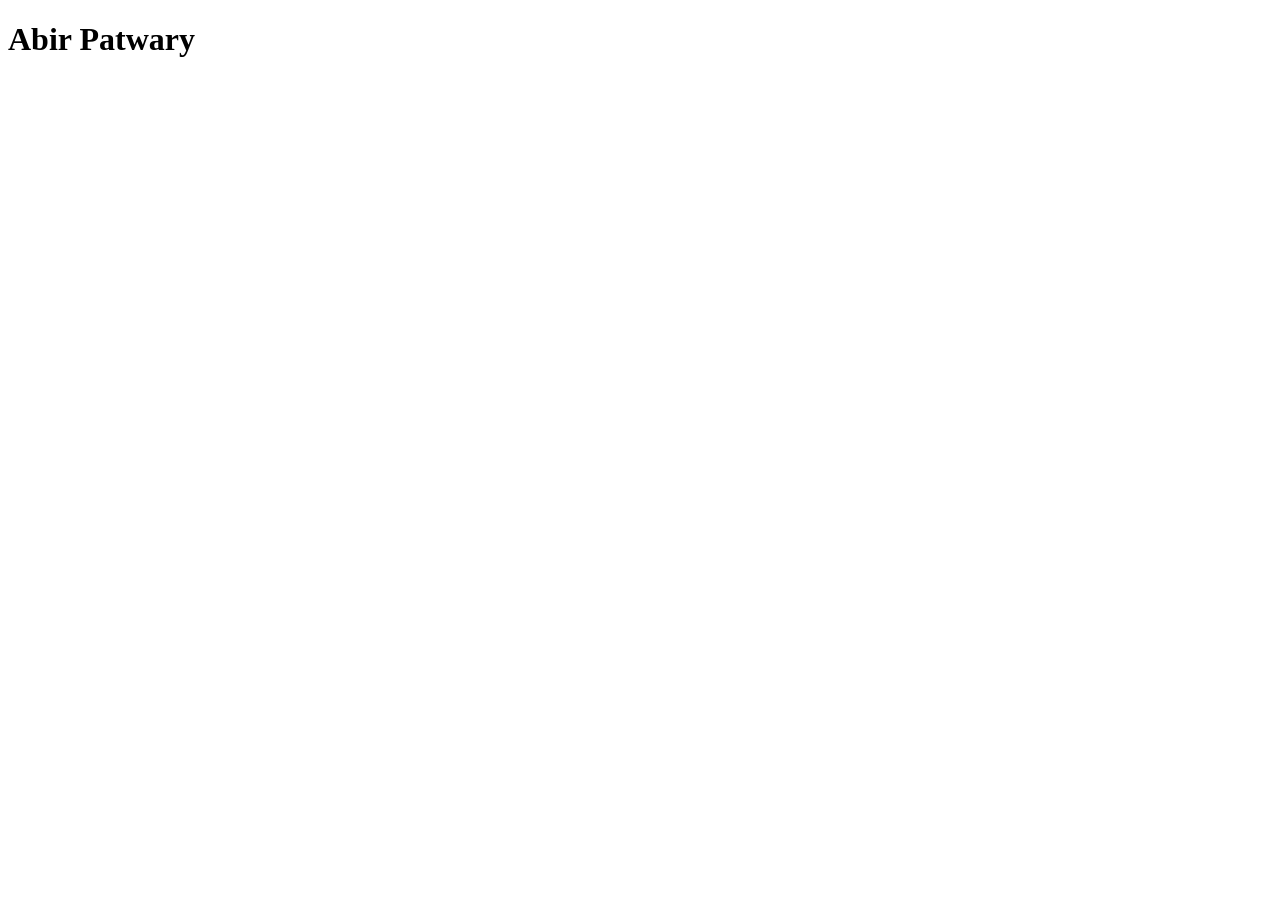
==== index.html @ b113e8ce "first commit" ====
<!DOCTYPE html>
<html lang="en">

<head>
    <meta charset="UTF-8">
    <meta name="viewport" content="width=device-width, initial-scale=1.0">
    <title>Document</title>
</head>

<body>
    <h1>Abir Patwary</h1>
</body>

</html>
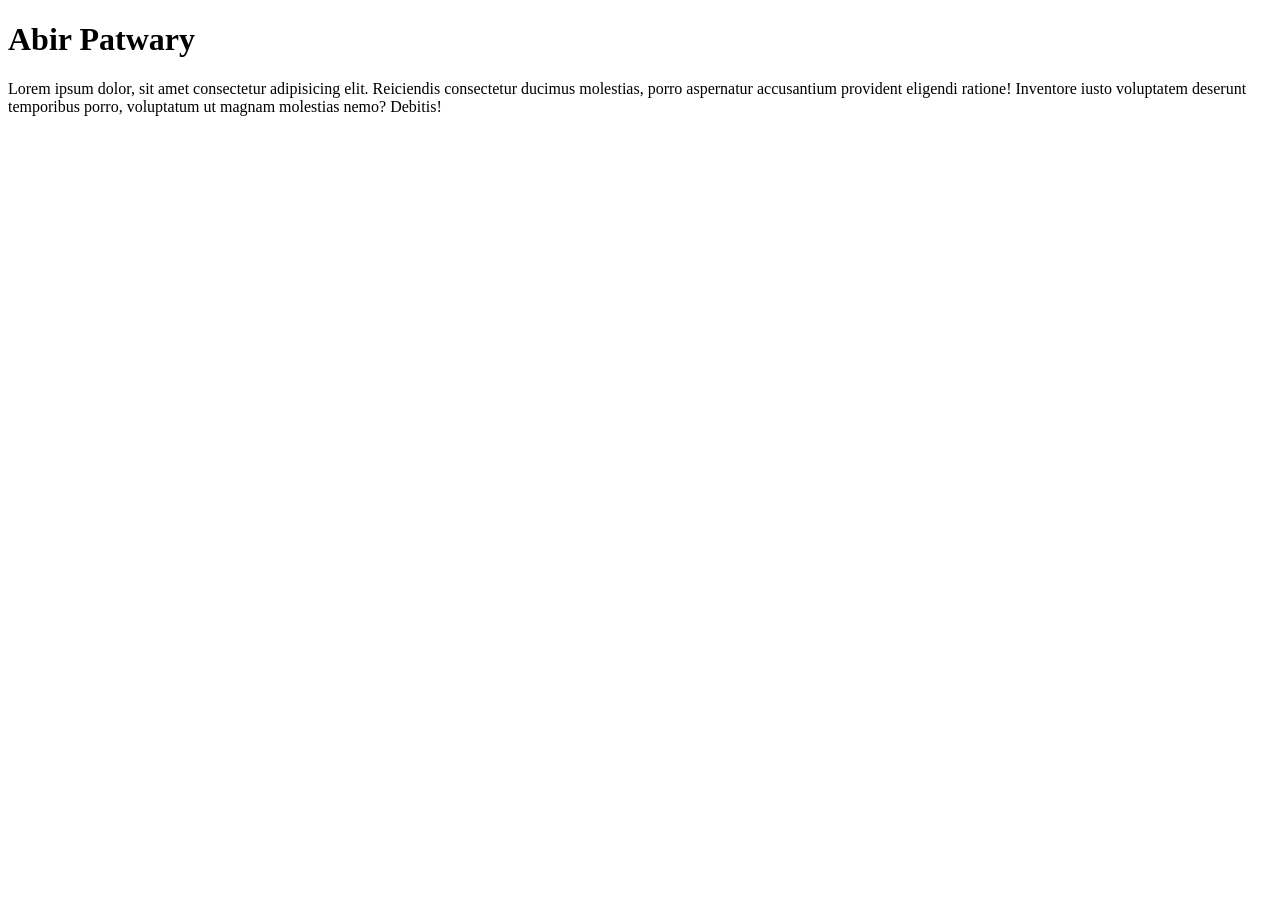
==== commit 3968655d: "ptag-added" ====
--- a/index.html
+++ b/index.html
@@ -9,6 +9,9 @@
 
 <body>
     <h1>Abir Patwary</h1>
+    <p>Lorem ipsum dolor, sit amet consectetur adipisicing elit. Reiciendis consectetur ducimus molestias, porro
+        aspernatur accusantium provident eligendi ratione! Inventore iusto voluptatem deserunt temporibus porro,
+        voluptatum ut magnam molestias nemo? Debitis!</p>
 </body>
 
 </html>
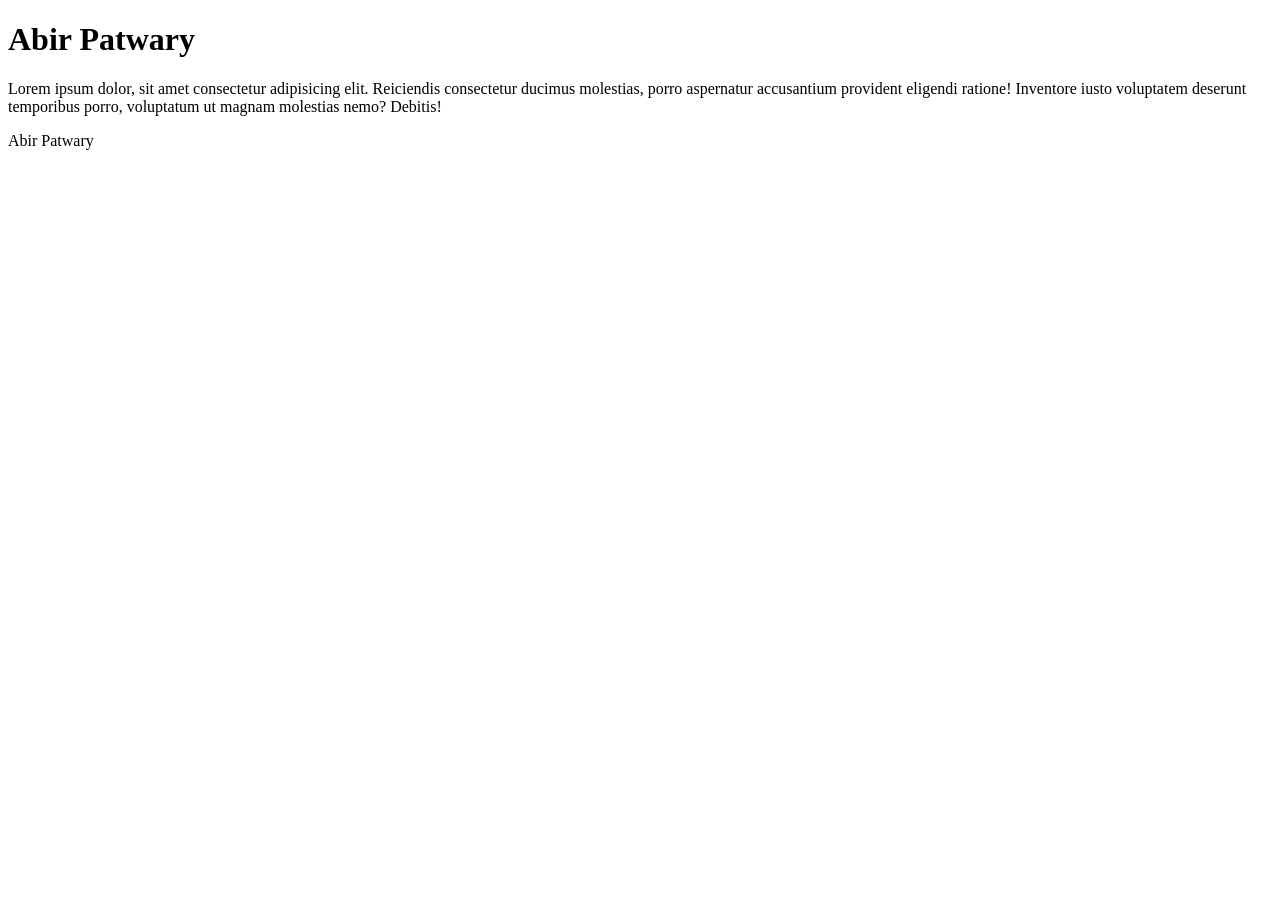
==== commit 57bb1bb1: "Update index.html" ====
--- a/index.html
+++ b/index.html
@@ -12,6 +12,7 @@
     <p>Lorem ipsum dolor, sit amet consectetur adipisicing elit. Reiciendis consectetur ducimus molestias, porro
         aspernatur accusantium provident eligendi ratione! Inventore iusto voluptatem deserunt temporibus porro,
         voluptatum ut magnam molestias nemo? Debitis!</p>
+    <p> Abir Patwary</p>
 </body>
 
-</html>+</html>
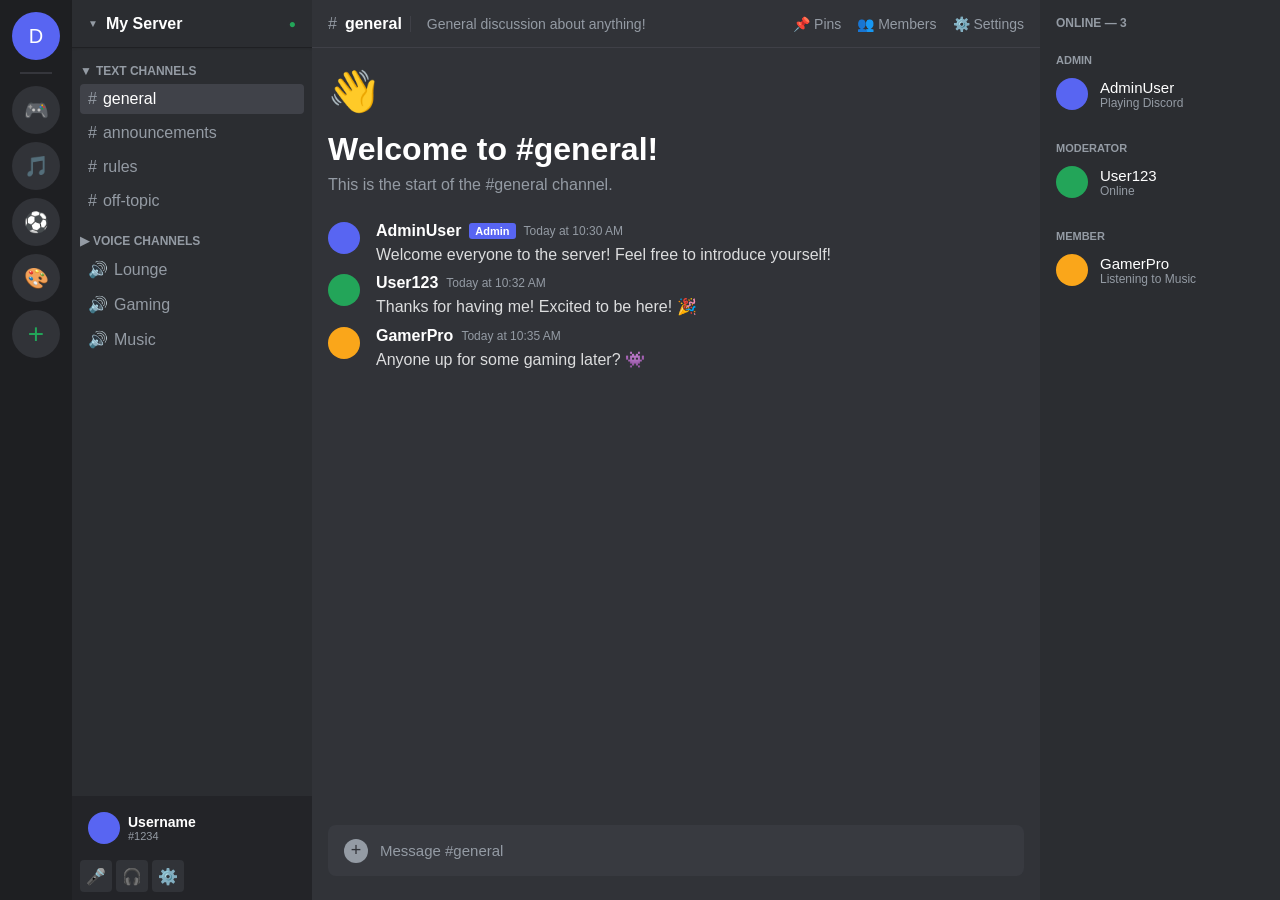
==== commit d72e6cd7: "first commit" ====
--- a/index.html
+++ b/index.html
@@ -4,15 +4,212 @@
 <head>
     <meta charset="UTF-8">
     <meta name="viewport" content="width=device-width, initial-scale=1.0">
-    <title>Document</title>
+    <title>Discord - Talk, Chat, Hang Out</title>
+    <link rel="stylesheet" href="index.css">
 </head>
 
 <body>
-    <h1>Abir Patwary</h1>
-    <p>Lorem ipsum dolor, sit amet consectetur adipisicing elit. Reiciendis consectetur ducimus molestias, porro
-        aspernatur accusantium provident eligendi ratione! Inventore iusto voluptatem deserunt temporibus porro,
-        voluptatum ut magnam molestias nemo? Debitis!</p>
-    <p> Abir Patwary</p>
+    <div class="app">
+        <!-- Server Sidebar -->
+        <div class="servers">
+            <div class="server-icon home">D</div>
+            <div class="server-divider"></div>
+            <div class="server-icon">🎮</div>
+            <div class="server-icon">🎵</div>
+            <div class="server-icon">⚽</div>
+            <div class="server-icon">🎨</div>
+            <div class="server-icon add">+</div>
+        </div>
+
+        <!-- Channel Sidebar -->
+        <div class="channels">
+            <div class="server-name">
+                <span class="dropdown">▼</span>
+                My Server
+                <span class="online-badge">●</span>
+            </div>
+
+            <div class="channel-category">
+                <span>▼</span> TEXT CHANNELS
+            </div>
+            <div class="channel active">
+                <span class="hash">#</span> general
+            </div>
+            <div class="channel">
+                <span class="hash">#</span> announcements
+            </div>
+            <div class="channel">
+                <span class="hash">#</span> rules
+            </div>
+            <div class="channel">
+                <span class="hash">#</span> off-topic
+            </div>
+
+            <div class="channel-category">
+                <span>▶</span> VOICE CHANNELS
+            </div>
+            <div class="channel voice">
+                <span>🔊</span> Lounge
+            </div>
+            <div class="channel voice">
+                <span>🔊</span> Gaming
+            </div>
+            <div class="channel voice">
+                <span>🔊</span> Music
+            </div>
+
+            <div class="user-panel">
+                <div class="user-card">
+                    <div class="avatar"></div>
+                    <div class="user-info">
+                        <div class="username">Username</div>
+                        <div class="user-id">#1234</div>
+                    </div>
+                </div>
+                <div class="user-controls">
+                    <button title="Mute">🎤</button>
+                    <button title="Deafen">🎧</button>
+                    <button title="Settings">⚙️</button>
+                </div>
+            </div>
+        </div>
+
+        <!-- Main Chat Area -->
+        <div class="chat">
+            <div class="chat-header">
+                <span class="hash">#</span>
+                <span class="channel-title">general</span>
+                <div class="chat-topic">General discussion about anything!</div>
+                <div class="chat-tabs">
+                    <span>📌 Pins</span>
+                    <span>👥 Members</span>
+                    <span>⚙️ Settings</span>
+                </div>
+            </div>
+
+            <div class="messages">
+                <div class="welcome">
+                    <div class="welcome-icon">👋</div>
+                    <div class="welcome-title">Welcome to #general!</div>
+                    <div class="welcome-text">This is the start of the #general channel.</div>
+                </div>
+
+                <div class="message">
+                    <div class="avatar admin"></div>
+                    <div class="message-content">
+                        <div class="message-header">
+                            <span class="author">AdminUser</span>
+                            <span class="badge">Admin</span>
+                            <span class="time">Today at 10:30 AM</span>
+                        </div>
+                        <div class="message-text">Welcome everyone to the server! Feel free to introduce yourself!</div>
+                    </div>
+                </div>
+
+                <div class="message">
+                    <div class="avatar user"></div>
+                    <div class="message-content">
+                        <div class="message-header">
+                            <span class="author">User123</span>
+                            <span class="time">Today at 10:32 AM</span>
+                        </div>
+                        <div class="message-text">Thanks for having me! Excited to be here! 🎉</div>
+                    </div>
+                </div>
+
+                <div class="message">
+                    <div class="avatar gamer"></div>
+                    <div class="message-content">
+                        <div class="message-header">
+                            <span class="author">GamerPro</span>
+                            <span class="time">Today at 10:35 AM</span>
+                        </div>
+                        <div class="message-text">Anyone up for some gaming later? 👾</div>
+                    </div>
+                </div>
+            </div>
+
+            <div class="input-area">
+                <div class="input-box">
+                    <span class="plus">+</span>
+                    <input type="text" id="messageInput" placeholder="Message #general"
+                        onkeypress="handleMessage(event)">
+                </div>
+            </div>
+        </div>
+
+        <!-- Members Sidebar -->
+        <div class="members">
+            <div class="members-title">ONLINE — 3</div>
+
+            <div class="member-group">
+                <div class="role">ADMIN</div>
+                <div class="member">
+                    <div class="avatar admin"></div>
+                    <div class="member-info">
+                        <span class="name">AdminUser</span>
+                        <span class="status">Playing Discord</span>
+                    </div>
+                </div>
+            </div>
+
+            <div class="member-group">
+                <div class="role">MODERATOR</div>
+                <div class="member">
+                    <div class="avatar user"></div>
+                    <div class="member-info">
+                        <span class="name">User123</span>
+                        <span class="status">Online</span>
+                    </div>
+                </div>
+            </div>
+
+            <div class="member-group">
+                <div class="role">MEMBER</div>
+                <div class="member">
+                    <div class="avatar gamer"></div>
+                    <div class="member-info">
+                        <span class="name">GamerPro</span>
+                        <span class="status">Listening to Music</span>
+                    </div>
+                </div>
+            </div>
+        </div>
+    </div>
+    <script>
+        function handleMessage(event) {
+            if (event.key === 'Enter') {
+                const input = document.getElementById('messageInput');
+                const text = input.value.trim();
+
+                if (text) {
+                    const messages = document.querySelector('.messages');
+
+                    // Get current time
+                    const now = new Date();
+                    const time = now.toLocaleTimeString([], { hour: '2-digit', minute: '2-digit' });
+
+                    // Create new message element
+                    const messageEl = document.createElement('div');
+                    messageEl.className = 'message';
+                    messageEl.innerHTML = `
+                        <div class="avatar"></div>
+                        <div class="message-content">
+                            <div class="message-header">
+                                <span class="author">You</span>
+                                <span class="time">Today at ${time}</span>
+                            </div>
+                            <div class="message-text">${text}</div>
+                        </div>
+                    `;
+
+                    messages.appendChild(messageEl);
+                    input.value = '';
+                    messages.scrollTop = messages.scrollHeight;
+                }
+            }
+        }
+    </script>
 </body>
 
-</html>
+</html>
--- a/index.css
+++ b/index.css
@@ -0,0 +1,408 @@
+* {
+    margin: 0;
+    padding: 0;
+    box-sizing: border-box;
+}
+
+body {
+    font-family: 'Segoe UI', Tahoma, Geneva, Verdana, sans-serif;
+    background-color: #313338;
+    color: white;
+    height: 100vh;
+    overflow: hidden;
+}
+
+.app {
+    display: flex;
+    height: 100vh;
+}
+
+.servers {
+    width: 72px;
+    background-color: #1e1f22;
+    display: flex;
+    flex-direction: column;
+    align-items: center;
+    padding: 12px 0;
+    gap: 8px;
+}
+
+.server-icon {
+    width: 48px;
+    height: 48px;
+    border-radius: 50%;
+    background-color: #313338;
+    display: flex;
+    align-items: center;
+    justify-content: center;
+    font-size: 20px;
+    cursor: pointer;
+    transition: all 0.2s;
+}
+
+.server-icon:hover {
+    border-radius: 16px;
+    background-color: #5865f2;
+}
+
+.server-icon.home {
+    background-color: #5865f2;
+}
+
+.server-icon.add {
+    font-size: 28px;
+    color: #23a559;
+}
+
+.server-divider {
+    width: 32px;
+    height: 2px;
+    background-color: #35363c;
+    margin: 4px 0;
+}
+
+.channels {
+    width: 240px;
+    background-color: #2b2d31;
+    display: flex;
+    flex-direction: column;
+}
+
+.server-name {
+    height: 48px;
+    padding: 0 16px;
+    display: flex;
+    align-items: center;
+    gap: 8px;
+    font-weight: bold;
+    border-bottom: 1px solid #1f2023;
+    box-shadow: 0 1px 2px rgba(0, 0, 0, 0.1);
+}
+
+.dropdown {
+    font-size: 10px;
+    color: #949ba4;
+}
+
+.online-badge {
+    color: #23a559;
+    font-size: 12px;
+    margin-left: auto;
+}
+
+.channel-category {
+    padding: 16px 8px 4px 8px;
+    display: flex;
+    align-items: center;
+    gap: 4px;
+    font-size: 12px;
+    font-weight: bold;
+    color: #949ba4;
+    text-transform: uppercase;
+}
+
+.channel {
+    display: flex;
+    align-items: center;
+    gap: 6px;
+    padding: 6px 8px;
+    margin: 2px 8px;
+    border-radius: 4px;
+    color: #949ba4;
+    cursor: pointer;
+}
+
+.channel:hover {
+    background-color: #35373c;
+    color: #dbdee1;
+}
+
+.channel.active {
+    background-color: #404249;
+    color: white;
+}
+
+.hash {
+    color: #949ba4;
+}
+
+.user-panel {
+    margin-top: auto;
+    padding: 8px;
+    background-color: #232428;
+}
+
+.user-card {
+    display: flex;
+    align-items: center;
+    gap: 8px;
+    padding: 8px;
+    border-radius: 4px;
+    cursor: pointer;
+}
+
+.avatar {
+    width: 32px;
+    height: 32px;
+    border-radius: 50%;
+    background-color: #5865f2;
+}
+
+.avatar.admin {
+    background-color: #5865f2;
+}
+
+.avatar.user {
+    background-color: #23a559;
+}
+
+.avatar.gamer {
+    background-color: #faa61a;
+}
+
+.user-info {
+    display: flex;
+    flex-direction: column;
+}
+
+.username {
+    font-weight: bold;
+    font-size: 14px;
+}
+
+.user-id {
+    font-size: 11px;
+    color: #949ba4;
+}
+
+.user-controls {
+    display: flex;
+    gap: 4px;
+    margin-top: 8px;
+}
+
+.user-controls button {
+    width: 32px;
+    height: 32px;
+    border: none;
+    border-radius: 4px;
+    background-color: #313338;
+    cursor: pointer;
+    font-size: 16px;
+}
+
+.chat {
+    flex: 1;
+    background-color: #313338;
+    display: flex;
+    flex-direction: column;
+}
+
+.chat-header {
+    height: 48px;
+    padding: 0 16px;
+    display: flex;
+    align-items: center;
+    gap: 8px;
+    border-bottom: 1px solid #3f4047;
+}
+
+.channel-title {
+    font-weight: bold;
+}
+
+.chat-topic {
+    color: #949ba4;
+    font-size: 14px;
+    padding-left: 16px;
+    border-left: 1px solid #3f4047;
+}
+
+.chat-tabs {
+    margin-left: auto;
+    display: flex;
+    gap: 16px;
+    color: #949ba4;
+    font-size: 14px;
+    cursor: pointer;
+}
+
+.messages {
+    flex: 1;
+    padding: 20px 16px;
+    overflow-y: auto;
+}
+
+.welcome {
+    margin-bottom: 24px;
+}
+
+.welcome-icon {
+    font-size: 40px;
+    margin-bottom: 16px;
+}
+
+.welcome-title {
+    font-size: 32px;
+    font-weight: bold;
+    margin-bottom: 8px;
+}
+
+.welcome-text {
+    color: #949ba4;
+}
+
+.message {
+    display: flex;
+    gap: 16px;
+    padding: 4px 0;
+}
+
+.message-content {
+    flex: 1;
+}
+
+.message-header {
+    display: flex;
+    align-items: center;
+    gap: 8px;
+    margin-bottom: 4px;
+}
+
+.author {
+    font-weight: bold;
+    font-size: 16px;
+}
+
+.badge {
+    background-color: #5865f2;
+    padding: 2px 6px;
+    border-radius: 3px;
+    font-size: 11px;
+    font-weight: bold;
+}
+
+.time {
+    color: #949ba4;
+    font-size: 12px;
+}
+
+.message-text {
+    color: #dcddde;
+    line-height: 1.4;
+}
+
+.input-area {
+    padding: 0 16px 24px 16px;
+}
+
+.input-box {
+    background-color: #383a40;
+    border-radius: 8px;
+    display: flex;
+    align-items: center;
+    padding: 0 16px;
+}
+
+.plus {
+    width: 24px;
+    height: 24px;
+    border-radius: 50%;
+    background-color: #949ba4;
+    color: #313338;
+    display: flex;
+    align-items: center;
+    justify-content: center;
+    font-size: 18px;
+    margin-right: 12px;
+    cursor: pointer;
+}
+
+.input-box input {
+    flex: 1;
+    background: transparent;
+    border: none;
+    color: #dcddde;
+    font-size: 15px;
+    padding: 17px 0;
+    outline: none;
+}
+
+.input-box input::placeholder {
+    color: #949ba4;
+}
+
+.members {
+    width: 240px;
+    background-color: #2b2d31;
+    padding: 16px 8px;
+    overflow-y: auto;
+}
+
+.members-title {
+    font-size: 12px;
+    font-weight: bold;
+    color: #949ba4;
+    text-transform: uppercase;
+    margin-bottom: 16px;
+    padding-left: 8px;
+}
+
+.member-group {
+    margin-bottom: 16px;
+}
+
+.role {
+    font-size: 11px;
+    font-weight: bold;
+    color: #949ba4;
+    text-transform: uppercase;
+    padding: 8px 8px 4px 8px;
+}
+
+.member {
+    display: flex;
+    align-items: center;
+    gap: 12px;
+    padding: 8px;
+    border-radius: 4px;
+    cursor: pointer;
+}
+
+.member:hover {
+    background-color: #35373c;
+}
+
+.member .avatar {
+    width: 32px;
+    height: 32px;
+}
+
+.member-info {
+    display: flex;
+    flex-direction: column;
+}
+
+.member-info .name {
+    font-size: 15px;
+    font-weight: 500;
+}
+
+.member-info .status {
+    font-size: 12px;
+    color: #949ba4;
+}
+
+::-webkit-scrollbar {
+    width: 8px;
+    height: 8px;
+}
+
+::-webkit-scrollbar-track {
+    background-color: #2b2d31;
+}
+
+::-webkit-scrollbar-thumb {
+    background-color: #1a1b1e;
+    border-radius: 4px;
+}
